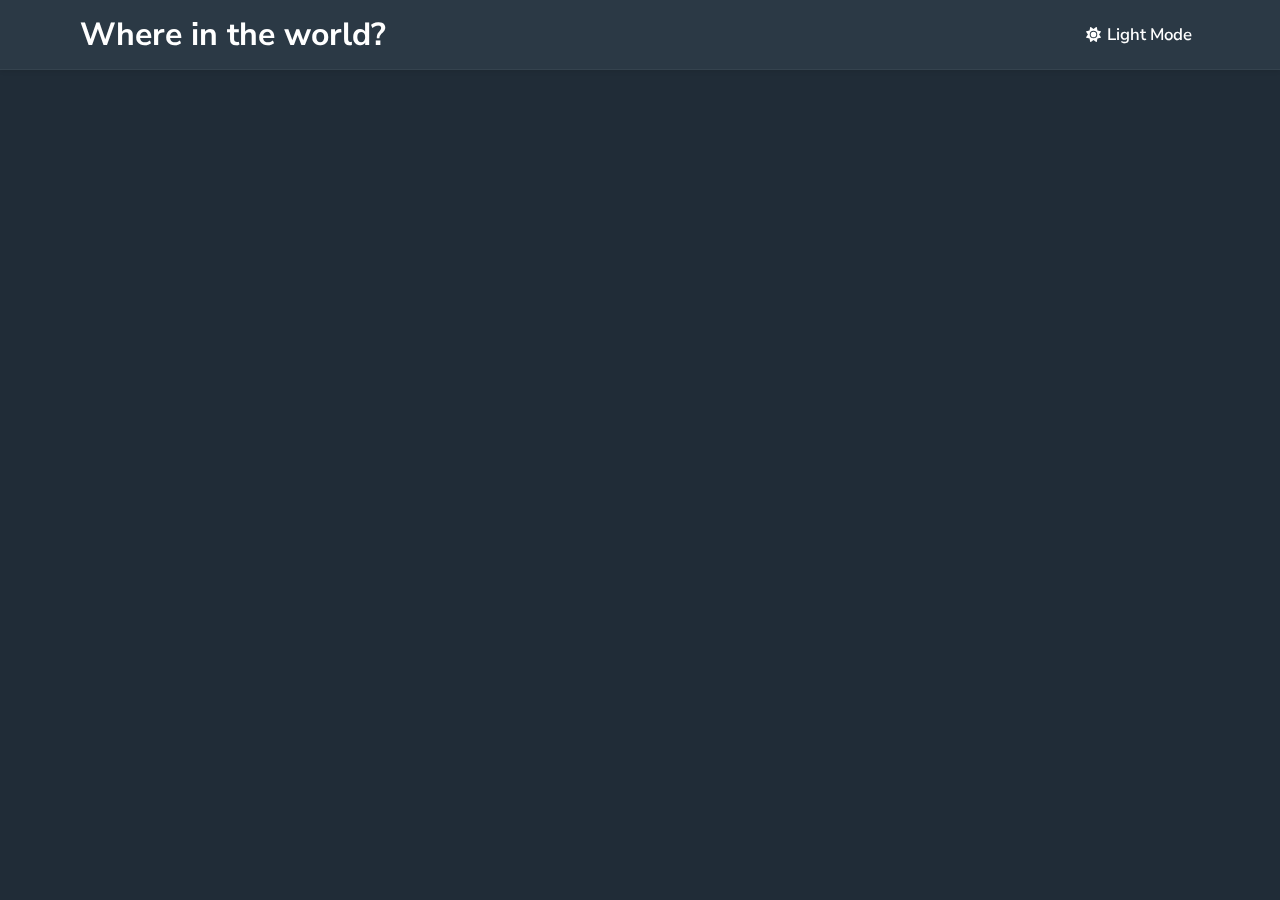
==== pages/country-data.html @ c2e97d96 "Working on it." ====
<!DOCTYPE html>
<html lang="en">
<head>
    <meta charset="UTF-8">
    <meta name="viewport" content="width=device-width, initial-scale=1.0">
    <title>Document</title>
    <link rel="stylesheet" href="../styles/reset.css">
    <link rel="stylesheet" href="../styles/navbar.css">
</head>
<body>
    <!-- NAVBAR -->
    <nav class="navbar">
        <h1 class="navbar-logo">Where in the world?</h1>
        <button type="button" class="navbar-theme-button" id="navbarThemeButton">
            <svg class="navbar-theme-button-svg-second" xmlns="http://www.w3.org/2000/svg" viewBox="0 0 384 512"><path d="M223.5 32C100 32 0 132.3 0 256S100 480 223.5 480c60.6 0 115.5-24.2 155.8-63.4c5-4.9 6.3-12.5 3.1-18.7s-10.1-9.7-17-8.5c-9.8 1.7-19.8 2.6-30.1 2.6c-96.9 0-175.5-78.8-175.5-176c0-65.8 36-123.1 89.3-153.3c6.1-3.5 9.2-10.5 7.7-17.3s-7.3-11.9-14.3-12.5c-6.3-.5-12.6-.8-19-.8z"/></svg>
            <svg class="navbar-theme-button-svg" xmlns="http://www.w3.org/2000/svg" viewBox="0 0 512 512"><path d="M361.5 1.2c5 2.1 8.6 6.6 9.6 11.9L391 121l107.9 19.8c5.3 1 9.8 4.6 11.9 9.6s1.5 10.7-1.6 15.2L446.9 256l62.3 90.3c3.1 4.5 3.7 10.2 1.6 15.2s-6.6 8.6-11.9 9.6L391 391 371.1 498.9c-1 5.3-4.6 9.8-9.6 11.9s-10.7 1.5-15.2-1.6L256 446.9l-90.3 62.3c-4.5 3.1-10.2 3.7-15.2 1.6s-8.6-6.6-9.6-11.9L121 391 13.1 371.1c-5.3-1-9.8-4.6-11.9-9.6s-1.5-10.7 1.6-15.2L65.1 256 2.8 165.7c-3.1-4.5-3.7-10.2-1.6-15.2s6.6-8.6 11.9-9.6L121 121 140.9 13.1c1-5.3 4.6-9.8 9.6-11.9s10.7-1.5 15.2 1.6L256 65.1 346.3 2.8c4.5-3.1 10.2-3.7 15.2-1.6zM160 256a96 96 0 1 1 192 0 96 96 0 1 1 -192 0zm224 0a128 128 0 1 0 -256 0 128 128 0 1 0 256 0z"/></svg>
            <h3 class="navbar-theme-button-text">Light Mode</h3>
        </button>
    </nav>
    
    <script src="../scripts/theme.js"></script>
</body>
</html>
---- styles/navbar.css ----
/* NAVBAR */

.navbar {
    width: 100%;
    height: 70px;
    position: fixed;
    top: 0;
    left: 0;
    background-color: hsl(209, 23%, 22%);
    display: flex;
    align-items: center;
    justify-content: space-between;
    padding-inline: 80px;
    box-shadow: 0 1px 5px rgba(0, 0, 0, 0.1);
    border-bottom: 1px solid rgba(255,255,255,0.05);
}

/* NAVBAR LOGO */

.navbar-logo {
    color: white;
}

/* NAVBAR THEME BUTTON */

.navbar-theme-button {
    --svg-size: 15px;
    width: max-content;
    display: flex;
    align-items: center;
    column-gap: 6px;
    background-color: transparent;
    border: 0;
    cursor: pointer;
    padding: 5px 8px;
    border-radius: 0.2rem;
}

.navbar-theme-button-svg {
    fill: white;
    width: var(--svg-size);
    height: var(--svg-size);
}

.navbar-theme-button-svg-second {
    display: none;
    width: var(--svg-size);
    height: var(--svg-size);
}

.navbar-theme-button-text {
    color: white;
    font-weight: 600;
    font-size: 1.05rem;
}

.navbar-theme-button:hover {
    background-color: rgba(255,255,255,0.05);
}

.navbar-theme-button:active {
    background-color: rgba(255,255,255,0.03);
}

/* NAVBAR THEME BUTTON JS */

.navbar-theme-button-js:hover {
    background-color: rgba(0, 0, 0, 0.05);
}

.navbar-theme-button-js:active {
    background-color: rgba(0, 0, 0, 0.03);
}

.navbar-theme-button-js .navbar-theme-button-svg {
    display: none;
}

.navbar-theme-button-js .navbar-theme-button-svg-second {
    display: unset;
}

.navbar-theme-button-js .navbar-theme-button-text {
    color: black;
}

/* BODY JS */

.body-js {
    background-color: hsl(0, 0%, 98%);
}

/* BODY JS - NAVBAR */

.body-js .navbar {
    background-color: white;
    border-bottom: 1px solid rgba(0, 0, 0, 0.15);
}

.body-js .navbar-logo {
    color: black;
}
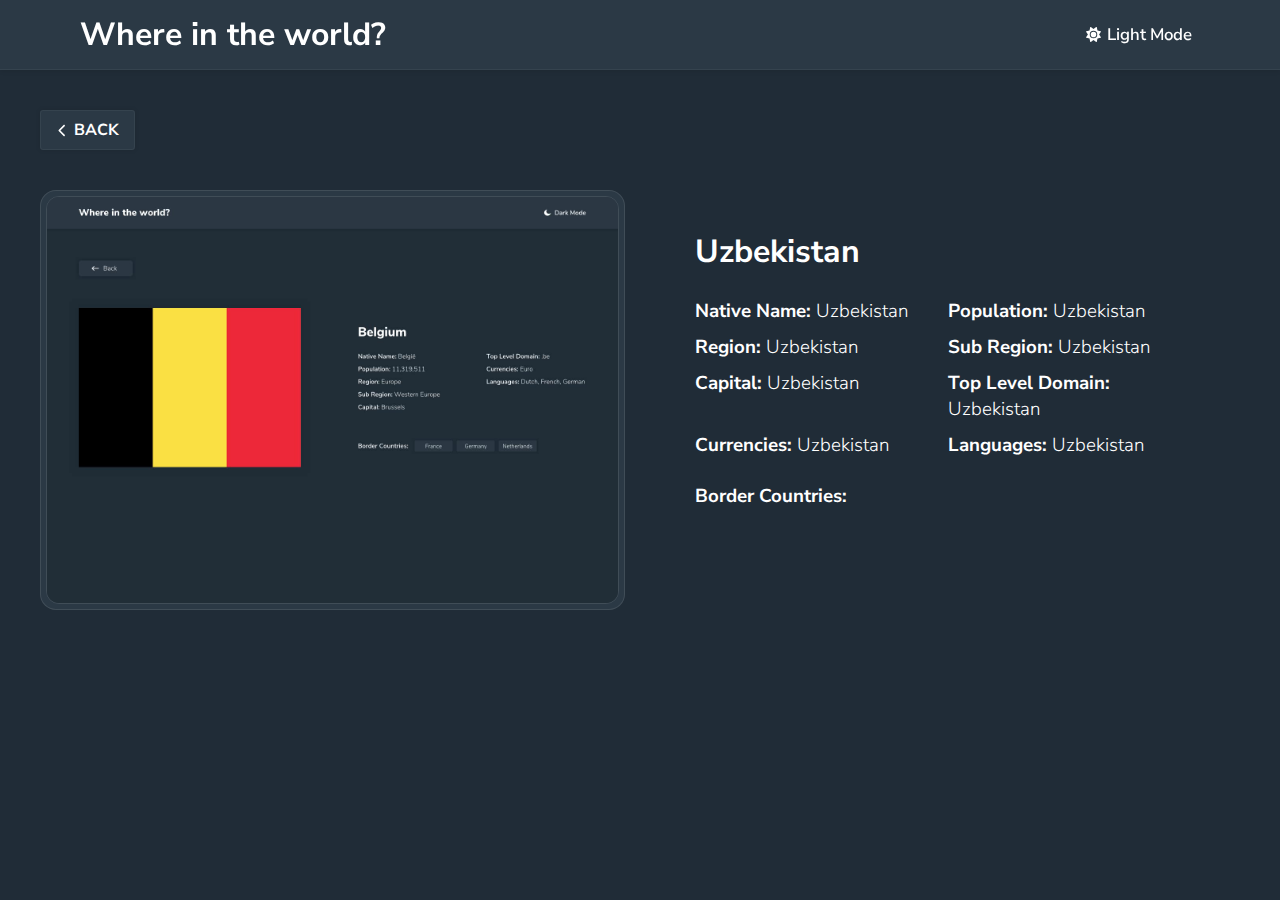
==== commit aaa7fa6b: "Working on it." ====
--- a/pages/country-data.html
+++ b/pages/country-data.html
@@ -3,9 +3,10 @@
 <head>
     <meta charset="UTF-8">
     <meta name="viewport" content="width=device-width, initial-scale=1.0">
-    <title>Document</title>
+    <title>Uzbekistan's Data</title>
     <link rel="stylesheet" href="../styles/reset.css">
     <link rel="stylesheet" href="../styles/navbar.css">
+    <link rel="stylesheet" href="../styles/country-data.css">
 </head>
 <body>
     <!-- NAVBAR -->
@@ -17,6 +18,40 @@
             <h3 class="navbar-theme-button-text">Light Mode</h3>
         </button>
     </nav>
+
+    <!-- MAIN CONTENT -->
+    <main>
+        <!-- MAIN GO BACK -->
+        <div class="main-go-back">
+            <a href="../index.html" class="main-go-back-itself">
+                <svg class="main-go-back-itself-svg" xmlns="http://www.w3.org/2000/svg" viewBox="0 0 320 512"><path d="M9.4 233.4c-12.5 12.5-12.5 32.8 0 45.3l192 192c12.5 12.5 32.8 12.5 45.3 0s12.5-32.8 0-45.3L77.3 256 246.6 86.6c12.5-12.5 12.5-32.8 0-45.3s-32.8-12.5-45.3 0l-192 192z"/></svg>
+                <h4 class="main-go-back-itself-text">BACK</h4>
+            </a>
+        </div>
+
+        <!-- COUNTRY DATA -->
+        <div class="country-data">
+            <div class="country-data-left">
+                <img src="../design/desktop-design-detail-dark.jpg" class="country-data-left-image">
+            </div>
+            <div class="country-data-right">
+                <h1 class="country-data-right-name">Uzbekistan</h1>
+                <div class="country-data-right-grid">
+                    <h3 class="country-data-right-grid-text">Native Name: <span class="country-data-right-grid-native-name">Uzbekistan</span></h3>
+                    <h3 class="country-data-right-grid-text">Population: <span class="country-data-right-grid-population">Uzbekistan</span></h3>
+                    <h3 class="country-data-right-grid-text">Region: <span class="country-data-right-grid-region">Uzbekistan</span></h3>
+                    <h3 class="country-data-right-grid-text">Sub Region: <span class="country-data-right-grid-subregion">Uzbekistan</span></h3>
+                    <h3 class="country-data-right-grid-text">Capital: <span class="country-data-right-grid-capital">Uzbekistan</span></h3>
+                    <h3 class="country-data-right-grid-text">Top Level Domain: <span class="country-data-right-grid-top-level-domain">Uzbekistan</span></h3>
+                    <h3 class="country-data-right-grid-text">Currencies: <span class="country-data-right-grid-currencies">Uzbekistan</span></h3>
+                    <h3 class="country-data-right-grid-text">Languages: <span class="country-data-right-grid-languages">Uzbekistan</span></h3>
+                </div>
+                <div class="country-data-right-border-countries">
+                    <h3 class="country-data-right-border-countries-text">Border Countries: </h3>
+                </div>
+            </div>
+        </div>
+    </main>
     
     <script src="../scripts/theme.js"></script>
 </body>
--- a/styles/navbar.css
+++ b/styles/navbar.css
@@ -14,6 +14,7 @@
     padding-inline: 80px;
     box-shadow: 0 1px 5px rgba(0, 0, 0, 0.1);
     border-bottom: 1px solid rgba(255,255,255,0.05);
+    z-index: 999;
 }
 
 /* NAVBAR LOGO */
--- a/styles/country-data.css
+++ b/styles/country-data.css
@@ -0,0 +1,121 @@
+/* MAIN */
+
+main {
+    padding-top: 70px;
+    display: flex;
+    flex-direction: column;
+    padding-bottom: 60px;
+}
+
+/* MAIN GO BACK */
+
+.main-go-back {
+    padding: 40px;
+    display: flex;
+}
+
+.main-go-back-itself {
+    padding: 8px 15px;
+    display: flex;
+    align-items: center;
+    column-gap: 5px;
+    text-decoration: none;
+    background-color: hsl(209, 23%, 22%);
+    border-radius: 0.2rem;
+    box-shadow: 0 0 5px rgba(0, 0, 0, 0.1);
+    border: 1px solid rgba(255,255,255,0.05);
+}
+
+.main-go-back-itself-svg {
+    width: 13px;
+    height: 13px;
+    fill: white;
+}
+
+.main-go-back-itself-text {
+    color: white;
+}
+
+.main-go-back-itself:hover {
+    background-color: hsl(208, 23%, 31%);
+}
+
+.main-go-back-itself:active {
+    background-color: hsl(207, 23%, 28%);
+}
+
+/* COUNTRY DATA */
+
+.country-data {
+    padding-inline: 40px;
+    display: grid;
+    grid-template-columns: repeat(2, 1fr);
+    gap: 30px;
+}
+
+/* COUNTRY DATA LEFT */
+
+.country-data-left {
+    line-height: 0;
+    border-radius: 1rem;
+    overflow: hidden;
+    background-color: hsl(209, 23%, 22%);
+    padding: 5px;
+    border: 1px solid rgba(255,255,255,0.1);
+}
+
+.country-data-left-image {
+    width: 100%;
+    border-radius: 0.8rem;
+    border: 1px solid rgba(255,255,255,0.1);
+}
+
+/* COUNTRY DATA RIGHT */
+
+.country-data-right {
+    padding: 40px;
+    display: flex;
+    flex-direction: column;
+    row-gap: 25px;
+}
+
+/* COUNTRY DATA RIGHT */
+
+.country-data-right-name {
+    color: white;
+}
+
+/* COUNTRY DATA RIGHT GRID */
+
+.country-data-right-grid {
+    display: grid;
+    grid-template-columns: repeat(2, 1fr);
+    row-gap: 10px;
+}
+
+.country-data-right-grid-text {
+    color: white;
+}
+
+.country-data-right-grid-native-name,
+.country-data-right-grid-population,
+.country-data-right-grid-region,
+.country-data-right-grid-subregion,
+.country-data-right-grid-capital,
+.country-data-right-grid-top-level-domain,
+.country-data-right-grid-currencies,
+.country-data-right-grid-languages {
+    font-weight: 300;
+}
+
+/* COUNTRY DATA RIGHT BORDER COUNTRIES */
+
+.country-data-right-border-countries {
+    display: flex;
+    align-items: center;
+    column-gap: 10px;
+}
+
+.country-data-right-border-countries-text {
+    color: white;
+}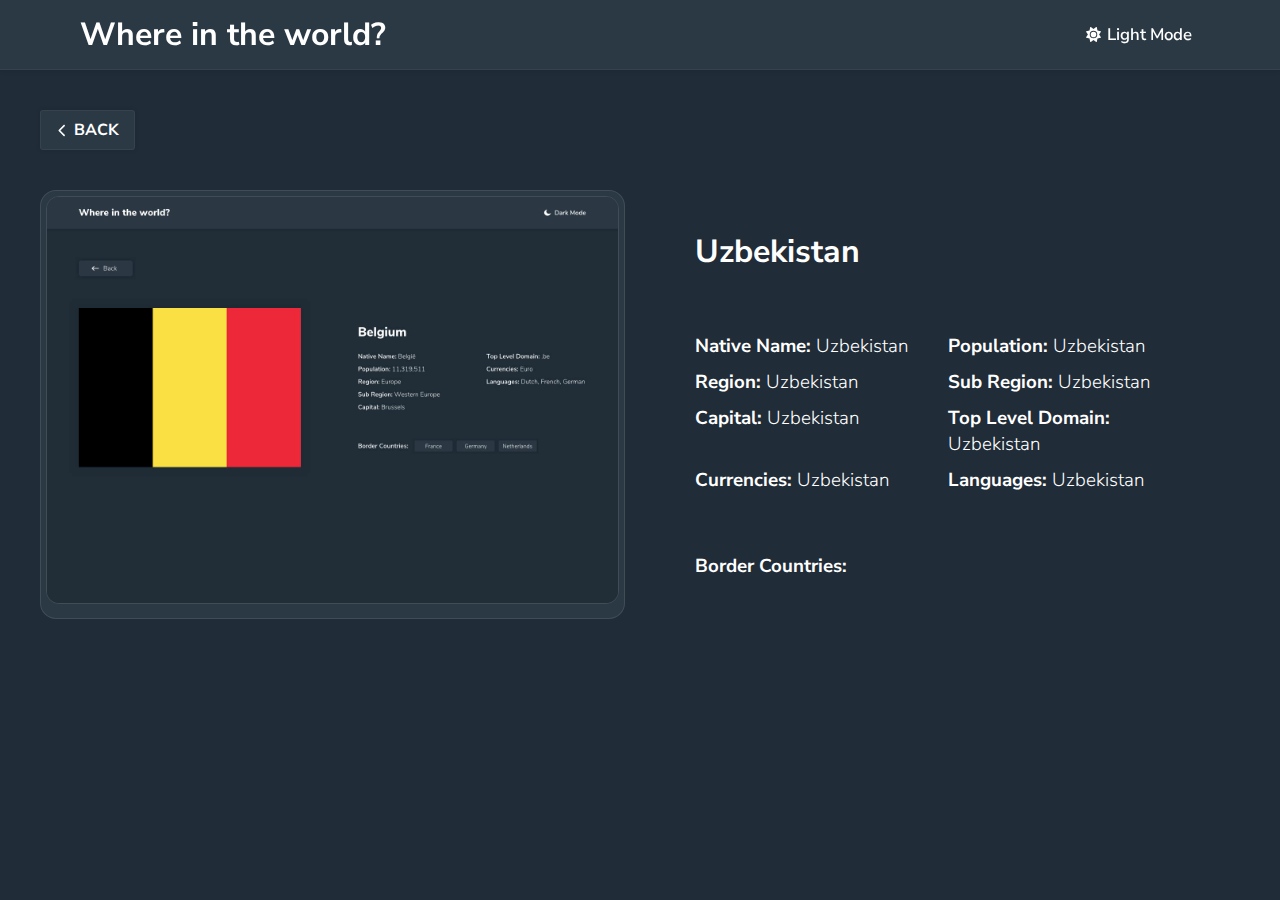
==== commit 39eeadb7: "Working on it." ====
--- a/pages/country-data.html
+++ b/pages/country-data.html
@@ -54,5 +54,6 @@
     </main>
     
     <script src="../scripts/theme.js"></script>
+    <script src="../scripts/display-country-data.js"></script>
 </body>
 </html>--- a/styles/country-data.css
+++ b/styles/country-data.css
@@ -76,7 +76,7 @@
     padding: 40px;
     display: flex;
     flex-direction: column;
-    row-gap: 25px;
+    row-gap: 60px;
 }
 
 /* COUNTRY DATA RIGHT */
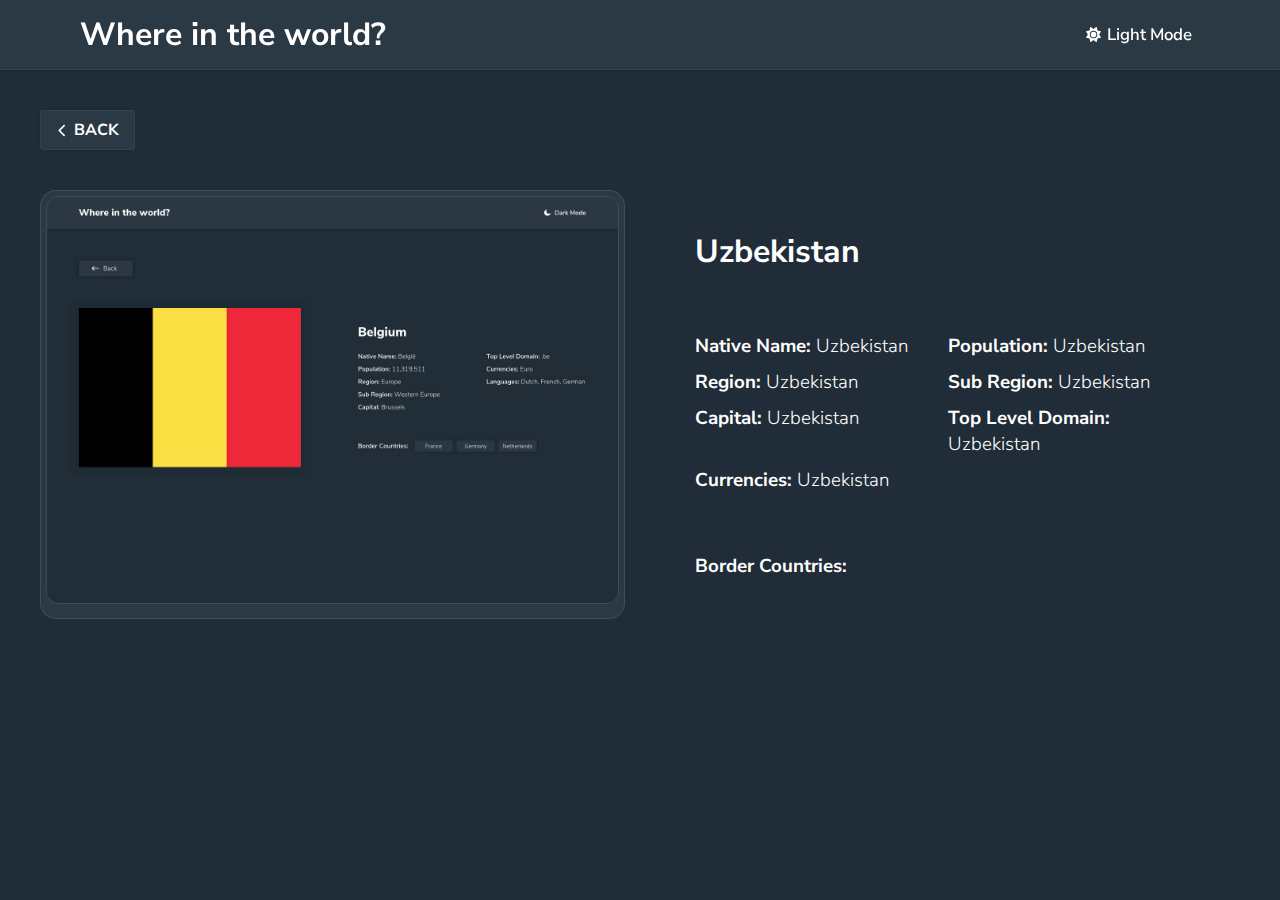
==== commit f32d5fe2: "Working on it." ====
--- a/pages/country-data.html
+++ b/pages/country-data.html
@@ -44,7 +44,7 @@
                     <h3 class="country-data-right-grid-text">Capital: <span class="country-data-right-grid-capital">Uzbekistan</span></h3>
                     <h3 class="country-data-right-grid-text">Top Level Domain: <span class="country-data-right-grid-top-level-domain">Uzbekistan</span></h3>
                     <h3 class="country-data-right-grid-text">Currencies: <span class="country-data-right-grid-currencies">Uzbekistan</span></h3>
-                    <h3 class="country-data-right-grid-text">Languages: <span class="country-data-right-grid-languages">Uzbekistan</span></h3>
+                    <!-- <h3 class="country-data-right-grid-text">Languages: <span class="country-data-right-grid-languages">Uzbekistan</span></h3> -->
                 </div>
                 <div class="country-data-right-border-countries">
                     <h3 class="country-data-right-border-countries-text">Border Countries: </h3>
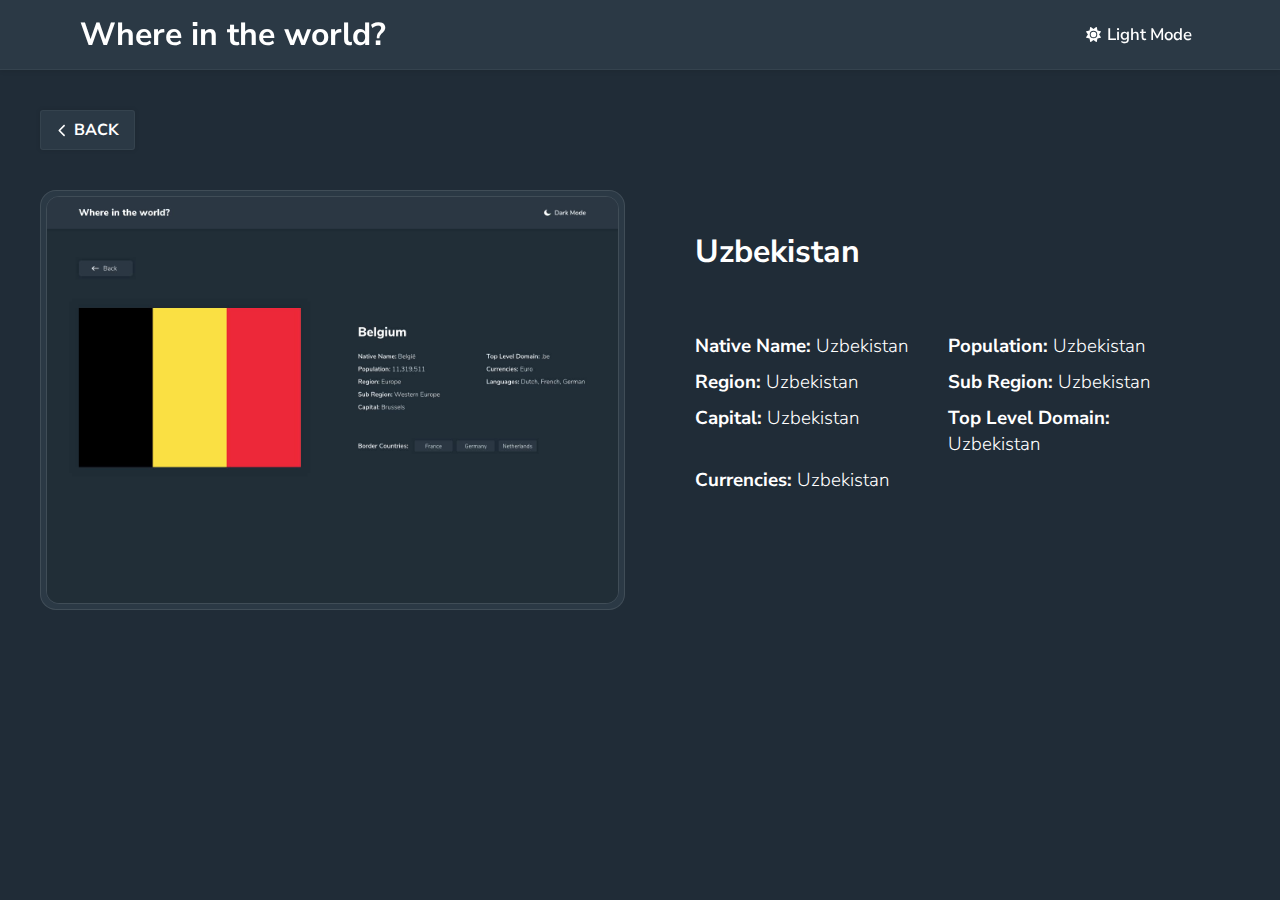
==== commit 2240116d: "Working on it." ====
--- a/pages/country-data.html
+++ b/pages/country-data.html
@@ -46,9 +46,9 @@
                     <h3 class="country-data-right-grid-text">Currencies: <span class="country-data-right-grid-currencies">Uzbekistan</span></h3>
                     <!-- <h3 class="country-data-right-grid-text">Languages: <span class="country-data-right-grid-languages">Uzbekistan</span></h3> -->
                 </div>
-                <div class="country-data-right-border-countries">
+                <!-- <div class="country-data-right-border-countries">
                     <h3 class="country-data-right-border-countries-text">Border Countries: </h3>
-                </div>
+                </div> -->
             </div>
         </div>
     </main>
